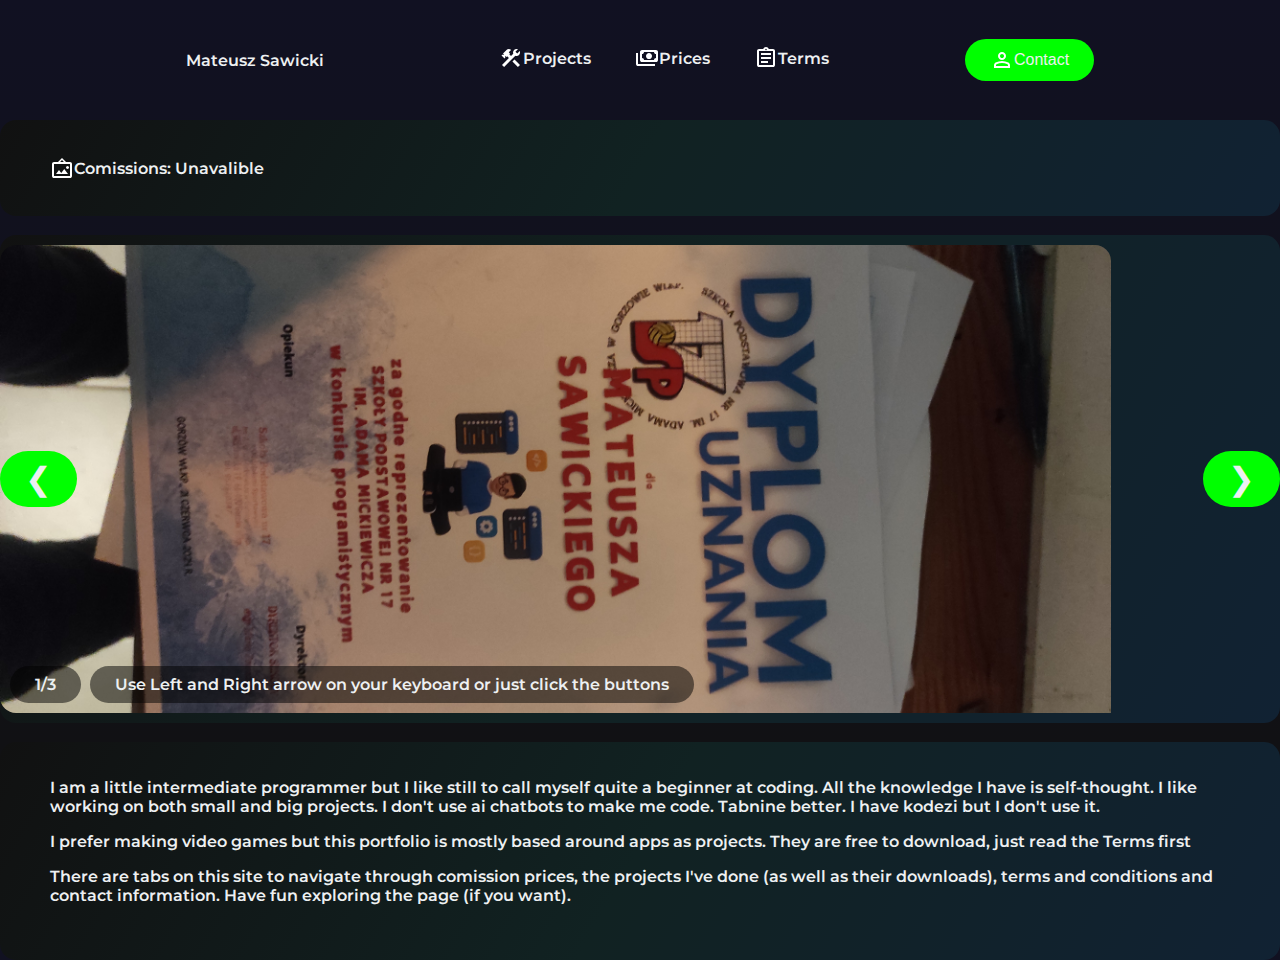
==== index.html @ ffdc1622 "1.0.0 release commit" ====
<!DOCTYPE html>
<html lang="en">
  <head>
    <meta charset="utf-8">
    <meta http-equiv="X-UA-Compatible" content="IE=edge">
    <title>Portfolio - Mateusz Sawicki</title>
    <meta name="description" content="Just a portfolio showing of what I can do.">
    <meta name="viewport" content="width=device-width, initial-scale=1">
    <link rel="stylesheet" href="Style.css">
  </head>
  <body>
    <header>
      <div class="logo" title="This is just for the effects"><a href="#">Mateusz Sawicki</a></div>
      <nav>
        <ul class="nav_links">
          <li title="You should probably click this"><a href="Projects.html"><svg xmlns="http://www.w3.org/2000/svg" height="24px" viewBox="0 -960 960 960" width="24px" fill="undefined"><path d="M756-120 537-339l84-84 219 219-84 84Zm-552 0-84-84 276-276-68-68-28 28-51-51v82l-28 28-121-121 28-28h82l-50-50 142-142q20-20 43-29t47-9q24 0 47 9t43 29l-92 92 50 50-28 28 68 68 90-90q-4-11-6.5-23t-2.5-24q0-59 40.5-99.5T701-841q15 0 28.5 3t27.5 9l-99 99 72 72 99-99q7 14 9.5 27.5T841-701q0 59-40.5 99.5T701-561q-12 0-24-2t-23-7L204-120Z"/></svg> Projects</a></li>
          <li title="You should definetly click this"><a href="Prices.html"><svg xmlns="http://www.w3.org/2000/svg" height="24px" viewBox="0 -960 960 960" width="24px" fill="undefined"><path d="M560-440q-50 0-85-35t-35-85q0-50 35-85t85-35q50 0 85 35t35 85q0 50-35 85t-85 35ZM280-320q-33 0-56.5-23.5T200-400v-320q0-33 23.5-56.5T280-800h560q33 0 56.5 23.5T920-720v320q0 33-23.5 56.5T840-320H280Zm80-80h400q0-33 23.5-56.5T840-480v-160q-33 0-56.5-23.5T760-720H360q0 33-23.5 56.5T280-640v160q33 0 56.5 23.5T360-400Zm440 240H120q-33 0-56.5-23.5T40-240v-440h80v440h680v80ZM280-400v-320 320Z"/></svg> Prices</a></li>
          <li title="You probably won't read this even if it's important"><a href="Tos.html"><svg xmlns="http://www.w3.org/2000/svg" height="24px" viewBox="0 -960 960 960" width="24px" fill="undefined"><path d="M200-120q-33 0-56.5-23.5T120-200v-560q0-33 23.5-56.5T200-840h168q13-36 43.5-58t68.5-22q38 0 68.5 22t43.5 58h168q33 0 56.5 23.5T840-760v560q0 33-23.5 56.5T760-120H200Zm0-80h560v-560H200v560Zm80-80h280v-80H280v80Zm0-160h400v-80H280v80Zm0-160h400v-80H280v80Zm200-190q13 0 21.5-8.5T510-820q0-13-8.5-21.5T480-850q-13 0-21.5 8.5T450-820q0 13 8.5 21.5T480-790ZM200-200v-560 560Z"/></svg> Terms</a></li>
        </ul>
      </nav>
      <a href="#" class="cta" title="Contact list yay"><button onclick="contactpopup()">
        <svg xmlns="http://www.w3.org/2000/svg" height="24px" viewBox="0 -960 960 960" width="24px" fill="undefined"><path d="M480-480q-66 0-113-47t-47-113q0-66 47-113t113-47q66 0 113 47t47 113q0 66-47 113t-113 47ZM160-160v-112q0-34 17.5-62.5T224-378q62-31 126-46.5T480-440q66 0 130 15.5T736-378q29 15 46.5 43.5T800-272v112H160Zm80-80h480v-32q0-11-5.5-20T700-306q-54-27-109-40.5T480-360q-56 0-111 13.5T260-306q-9 5-14.5 14t-5.5 20v32Zm240-320q33 0 56.5-23.5T560-640q0-33-23.5-56.5T480-720q-33 0-56.5 23.5T400-640q0 33 23.5 56.5T480-560Zm0-80Zm0 400Z"/></svg> Contact</button></a>
    </header>
    <div class="articlea">
      <p><svg xmlns="http://www.w3.org/2000/svg" height="24px" viewBox="0 -960 960 960" width="24px" fill="undefined"><path d="M160-80q-33 0-56.5-23.5T80-160v-480q0-33 23.5-56.5T160-720h160l160-160 160 160h160q33 0 56.5 23.5T880-640v480q0 33-23.5 56.5T800-80H160Zm0-80h640v-480H160v480Zm80-80h480L570-440 450-280l-90-120-120 160Zm460-200q25 0 42.5-17.5T760-500q0-25-17.5-42.5T700-560q-25 0-42.5 17.5T640-500q0 25 17.5 42.5T700-440ZM404-720h152l-76-76-76 76ZM160-160v-480 480Z"/></svg>Comissions: Unavalible</p>
    </div><br>
    <div class="slidercontainer">
      <div class="slider">
        <div class="slides">
          <img src="img/dyplom.jpg" alt="Points to middle school from a contest">
          <img src="img/dyplomkonkursowy.jpg" alt="A Document from the same contest">
          <img src="img/zaswiadczenie.jpg" alt="A Document stating that I got to the last part of the contest">
        </div>
        <button class="prevs" onclick="prevSlide()" title="Next Image">&#10094</button>
        <button class="nexts" onclick="nextSlide()" titke="Previous Image">&#10095</button>
        <span id="sdisplay">1/3</span>
        <span id="sdisplaytip">Use Left and Right arrow on your keyboard or just click the buttons</span>
      </div>
    </div><br>
    <div class="articlea">
      <p>I am a little intermediate programmer but I like still to call myself quite a beginner at coding. All the knowledge I have is self-thought. I like working on both small and big projects. I don't use ai chatbots to make me code. Tabnine better. I have kodezi but I don't use it.</p>
      <p>I prefer making video games but this portfolio is mostly based around apps as projects. They are free to download, just read the Terms first</p>
      <p>There are tabs on this site to navigate through comission prices, the projects I've done (as well as their downloads), terms and conditions and contact information. Have fun exploring the page (if you want).</p><br>
    </div>
    <dialog id="contactdialog">
      <h2>Contact</h2>
      <div class="socials-container">
        <a href="#"><svg xmlns="http://www.w3.org/2000/svg" height="24px" viewBox="0 -960 960 960" width="24px" fill="undefined"><path d="M560-520h280v-200H560v200Zm140-50-100-70v-40l100 70 100-70v40l-100 70ZM80-120q-33 0-56.5-23.5T0-200v-560q0-33 23.5-56.5T80-840h800q33 0 56.5 23.5T960-760v560q0 33-23.5 56.5T880-120H80Zm556-80h244v-560H80v560h4q42-75 116-117.5T360-360q86 0 160 42.5T636-200ZM360-400q50 0 85-35t35-85q0-50-35-85t-85-35q-50 0-85 35t-35 85q0 50 35 85t85 35ZM182-200h356q-34-38-80.5-59T360-280q-51 0-97 21t-81 59Zm178-280q-17 0-28.5-11.5T320-520q0-17 11.5-28.5T360-560q17 0 28.5 11.5T400-520q0 17-11.5 28.5T360-480Zm120 0Z"/></svg></a>
        <a href="#"><svg role="img" viewBox="0 0 24 24" xmlns="http://www.w3.org/2000/svg"><title>Discord</title><path d="M20.317 4.3698a19.7913 19.7913 0 00-4.8851-1.5152.0741.0741 0 00-.0785.0371c-.211.3753-.4447.8648-.6083 1.2495-1.8447-.2762-3.68-.2762-5.4868 0-.1636-.3933-.4058-.8742-.6177-1.2495a.077.077 0 00-.0785-.037 19.7363 19.7363 0 00-4.8852 1.515.0699.0699 0 00-.0321.0277C.5334 9.0458-.319 13.5799.0992 18.0578a.0824.0824 0 00.0312.0561c2.0528 1.5076 4.0413 2.4228 5.9929 3.0294a.0777.0777 0 00.0842-.0276c.4616-.6304.8731-1.2952 1.226-1.9942a.076.076 0 00-.0416-.1057c-.6528-.2476-1.2743-.5495-1.8722-.8923a.077.077 0 01-.0076-.1277c.1258-.0943.2517-.1923.3718-.2914a.0743.0743 0 01.0776-.0105c3.9278 1.7933 8.18 1.7933 12.0614 0a.0739.0739 0 01.0785.0095c.1202.099.246.1981.3728.2924a.077.077 0 01-.0066.1276 12.2986 12.2986 0 01-1.873.8914.0766.0766 0 00-.0407.1067c.3604.698.7719 1.3628 1.225 1.9932a.076.076 0 00.0842.0286c1.961-.6067 3.9495-1.5219 6.0023-3.0294a.077.077 0 00.0313-.0552c.5004-5.177-.8382-9.6739-3.5485-13.6604a.061.061 0 00-.0312-.0286zM8.02 15.3312c-1.1825 0-2.1569-1.0857-2.1569-2.419 0-1.3332.9555-2.4189 2.157-2.4189 1.2108 0 2.1757 1.0952 2.1568 2.419 0 1.3332-.9555 2.4189-2.1569 2.4189zm7.9748 0c-1.1825 0-2.1569-1.0857-2.1569-2.419 0-1.3332.9554-2.4189 2.1569-2.4189 1.2108 0 2.1757 1.0952 2.1568 2.419 0 1.3332-.946 2.4189-2.1568 2.4189Z"/></svg></a>
        <a href="#"><svg role="img" viewBox="0 0 24 24" xmlns="http://www.w3.org/2000/svg"><title>X</title><path d="M18.901 1.153h3.68l-8.04 9.19L24 22.846h-7.406l-5.8-7.584-6.638 7.584H.474l8.6-9.83L0 1.154h7.594l5.243 6.932ZM17.61 20.644h2.039L6.486 3.24H4.298Z"/></svg></a>
      </div>
      <button onclick="closeContactPopup()">Close</button>
    </dialog>
    <script src="Script.js" async defer></script>
  </body>
</html>
---- Style.css ----
@import url('https://fonts.googleapis.com/css2?family=Jaro:opsz@6..72&family=Montserrat:ital,wght@0,100..900;1,100..900&family=Source+Code+Pro:ital,wght@0,200..900;1,200..900&display=swap');

body{
  background: linear-gradient(#112, #111);
  font-family: 'Montserrat', sans-serif, Arial;
  font-weight: 600;
  color: #edf0f1;
  box-sizing: border-box;
  margin: 0;
  padding: 0;
  height: 100vh;
}

li, a, button{
  font-size: 16px;
  text-decoration: none;
  color: #edf0f1;
}

header{
  display: flex;
  justify-content: space-around;
  align-items: center;
  padding: 30px 10%;
}

img{
  border-radius: 1rem;
}

.logo{
  cursor: pointer;
  transition: all .5s ease-out 0s;
}

.logo:hover{
  font-size: 17px;
}

.nav_links{
  list-style: none;
  transition: all .5s ease-out 0s;
}

.nav_links li{
  display: inline-block;
  padding: 0px 20px;
  transition: all .5s ease-out 0s;
}

.nav_links li a{
  transition: color .5s ease-in-out 0s;
  display: flex;
  justify-content: center;
  align-items: center;
}

.nav_links li a:hover{
  color: #999;
  font-size: 17px;
}

.nav_links li a svg{
  fill: white;
}

button{
  padding: 9px 25px;
  background-color: #00FF00;
  border: none;
  border-radius: 5rem;
  cursor: pointer;
  transition: all .5s ease-out 0s;
  display: flex;
  justify-content: center;
  align-items: center;
}

button:hover{
  background-color: #00e000;
  padding: 10px 26px;
}

button svg{
  fill: white;
}

.articlea{
  justify-content: center;
  padding: 20px 0;
  background: linear-gradient(120deg, #111, #122, #123);
  border-radius: 1rem;
  transition: all .5s ease-out 0s;
}

.articlea a{
  margin-inline: 50px;
}

.articlea p{
  margin-inline: 50px;
  display: flex;
  align-items: center;
}

.articlea span{
  background-image: radial-gradient(#0b9b2fc1, #3c8f50c1, #86b892c1);
  background-clip: text;
  color: transparent;
  transition: all .5s ease-out 0s;
}

.articlea span:hover{
  color: #0ebd3a;
}

.articlea p svg{
  fill: white;
}

.articleb{
  justify-content: center;
  padding: 20px 0;
  background: linear-gradient(120deg, #111, rgb(27, 34, 17), rgb(51, 35, 17));
  border-radius: 1rem;
  transition: all .5s ease-out 0s;
}

.articleb a{
  margin-inline: 50px;
}

.articleb p{
  margin-inline: 50px;
}

.articleb span{
  background-image: radial-gradient(#9b0b0bc1, #8f3c3cc1, #b88686c1);
  background-clip: text;
  color: transparent;
  transition: all .5s ease-out 0s;
}

.articleb span:hover{
  color: #0ebd3a;
}

.articleb p svg{
  fill: white;
}

.selected{
  font-weight: bolder;
}

hr{
  color: white;
}

dialog{
  border: none;
  border-radius: 25px;
  padding-left: 100px;
  padding-right: 100px;
  padding-top: 150px;
  background: linear-gradient(120deg, #111111, rgb(17, 34, 21), rgb(17, 51, 20));
  transition: all .5s ease-out 0s;
}

dialog::backdrop{
  background-color: rgba(0, 50, 0, 0.5);
}

dialog h2{
  position: absolute;
  top: 5%;
  left: 32%;
  color: white;
}

.socials-container{
  display: flex;
  gap: 20px;
  position: absolute;
  top: 30%;
  left: 19%;
}

.socials-container a{
  padding: 1em;
  height: 48px;
  width: 48px;
  box-sizing: border-box;
  flex-shrink: 0;
  display: grid;
  place-items: center;
}

.socials-container a svg{
  fill: white;
  height: 24px;
  justify-content: center;
  align-items: center;
  transition: all 200ms ease 0s;
}

.socials-container a svg:hover{
  height: 32px;
}

.mediumimg{
  height: 300px;
}

.slidercontainer{
  justify-content: center;
  padding: 10px 0;
  background: linear-gradient(120deg, #111, #122, #123);
  border-radius: 1rem;
  transition: all .5s ease-out 0s;
}

.slider{
  position: relative;
  min-width:90vh;
  height: 52vh;
  margin: auto;
  overflow: hidden;
  border-radius: 1rem;
}

.slider img{
  max-width: 100%;
  height: 500px;
  display: none;
}

img.displaySlide{
  display: block;
  animation-name: fade;
  animation-duration: 1.5s;
}

.slider button{
  position: absolute;
  top: 50%;
  transform: translateY(-50%);
  font-size: 2rem;
  cursor: pointer;
  transition: all 200ms ease 0s;
}

.slider button:hover{
  padding: 50px 25px;
}

.slider span{
  position: absolute;
  background-color: rgba(0, 0, 0, 0.5);
  padding: 9px 25px;
  border-radius: 2rem;
  left: 10px;
  bottom: 10px;
  transition: all 0.5s ease 0s;
  animation-name: fade;
  animation-duration: .5s;
}

#sdisplaytip{
  position: absolute;
  background-color: rgba(0, 0, 0, 0.5);
  padding: 9px 25px;
  border-radius: 2rem;
  left: 90px;
  bottom: 10px;
  transition: all 0.5s ease 0s;
}

.prevs{
  left: 0;
}

.nexts{
  right: 0;
}

.tabs_container{
  margin-bottom: 50px;
}

.tabs{
  display: flex;
  flex-wrap: wrap;
}

.tabs__label{
  padding: 10px 16px;
  cursor: pointer;
}

.tabs__radio{
  display: none;
}

.tabs__radio:checked+.tabs__label{
  font-weight: bold;
  color:rgb(32, 79, 43);
  border-bottom: 2px solid rgb(32, 79, 43);
  border-radius: 1rem;
}

.tabs__radio:checked+.tabs__label+.tabs__content{
  display: initial;
}

.tabs__content{
  order: 1;
  width: 100%;
  line-height: 1.5;
  font-size: .9rem;
  display: none;
  margin-top: 20px;
}

@keyframes fade{
  from {opacity: .5}
  to {opacity: 1}
}
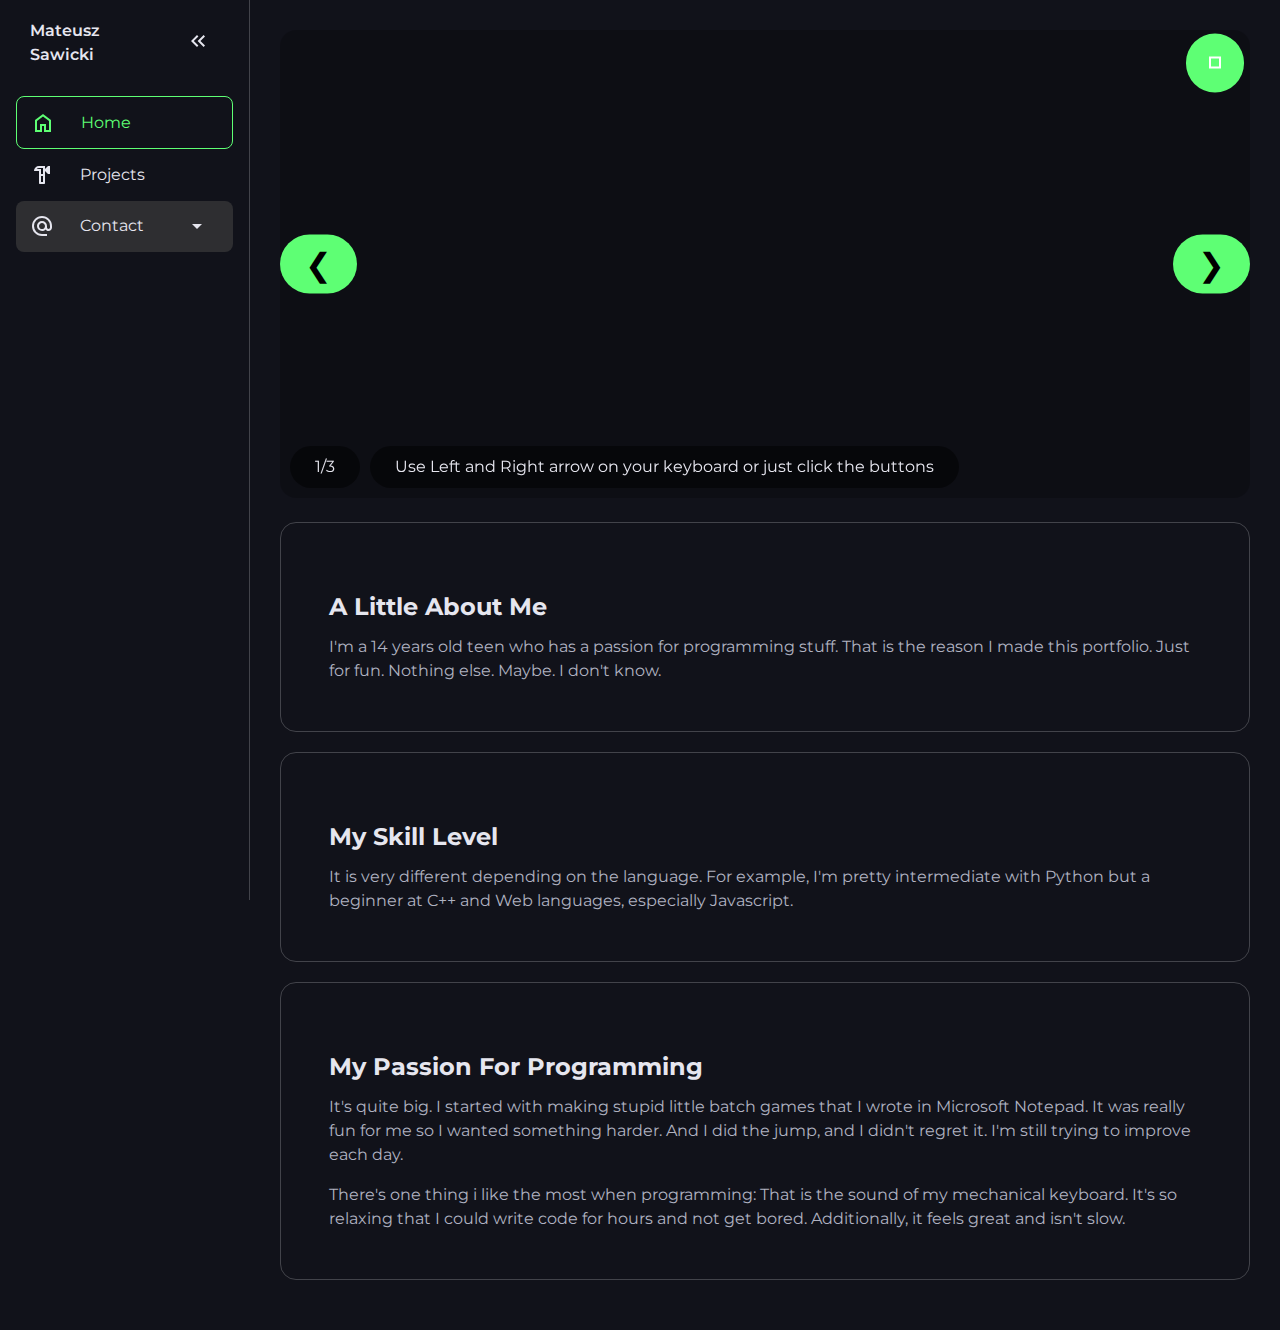
==== commit 43e29f23: "Pre 2.0.0 version" ====
--- a/index.html
+++ b/index.html
@@ -1,56 +1,82 @@
 <!DOCTYPE html>
 <html lang="en">
-  <head>
-    <meta charset="utf-8">
-    <meta http-equiv="X-UA-Compatible" content="IE=edge">
-    <title>Portfolio - Mateusz Sawicki</title>
-    <meta name="description" content="Just a portfolio showing of what I can do.">
-    <meta name="viewport" content="width=device-width, initial-scale=1">
-    <link rel="stylesheet" href="Style.css">
-  </head>
-  <body>
-    <header>
-      <div class="logo" title="This is just for the effects"><a href="#">Mateusz Sawicki</a></div>
-      <nav>
-        <ul class="nav_links">
-          <li title="You should probably click this"><a href="Projects.html"><svg xmlns="http://www.w3.org/2000/svg" height="24px" viewBox="0 -960 960 960" width="24px" fill="undefined"><path d="M756-120 537-339l84-84 219 219-84 84Zm-552 0-84-84 276-276-68-68-28 28-51-51v82l-28 28-121-121 28-28h82l-50-50 142-142q20-20 43-29t47-9q24 0 47 9t43 29l-92 92 50 50-28 28 68 68 90-90q-4-11-6.5-23t-2.5-24q0-59 40.5-99.5T701-841q15 0 28.5 3t27.5 9l-99 99 72 72 99-99q7 14 9.5 27.5T841-701q0 59-40.5 99.5T701-561q-12 0-24-2t-23-7L204-120Z"/></svg> Projects</a></li>
-          <li title="You should definetly click this"><a href="Prices.html"><svg xmlns="http://www.w3.org/2000/svg" height="24px" viewBox="0 -960 960 960" width="24px" fill="undefined"><path d="M560-440q-50 0-85-35t-35-85q0-50 35-85t85-35q50 0 85 35t35 85q0 50-35 85t-85 35ZM280-320q-33 0-56.5-23.5T200-400v-320q0-33 23.5-56.5T280-800h560q33 0 56.5 23.5T920-720v320q0 33-23.5 56.5T840-320H280Zm80-80h400q0-33 23.5-56.5T840-480v-160q-33 0-56.5-23.5T760-720H360q0 33-23.5 56.5T280-640v160q33 0 56.5 23.5T360-400Zm440 240H120q-33 0-56.5-23.5T40-240v-440h80v440h680v80ZM280-400v-320 320Z"/></svg> Prices</a></li>
-          <li title="You probably won't read this even if it's important"><a href="Tos.html"><svg xmlns="http://www.w3.org/2000/svg" height="24px" viewBox="0 -960 960 960" width="24px" fill="undefined"><path d="M200-120q-33 0-56.5-23.5T120-200v-560q0-33 23.5-56.5T200-840h168q13-36 43.5-58t68.5-22q38 0 68.5 22t43.5 58h168q33 0 56.5 23.5T840-760v560q0 33-23.5 56.5T760-120H200Zm0-80h560v-560H200v560Zm80-80h280v-80H280v80Zm0-160h400v-80H280v80Zm0-160h400v-80H280v80Zm200-190q13 0 21.5-8.5T510-820q0-13-8.5-21.5T480-850q-13 0-21.5 8.5T450-820q0 13 8.5 21.5T480-790ZM200-200v-560 560Z"/></svg> Terms</a></li>
-        </ul>
-      </nav>
-      <a href="#" class="cta" title="Contact list yay"><button onclick="contactpopup()">
-        <svg xmlns="http://www.w3.org/2000/svg" height="24px" viewBox="0 -960 960 960" width="24px" fill="undefined"><path d="M480-480q-66 0-113-47t-47-113q0-66 47-113t113-47q66 0 113 47t47 113q0 66-47 113t-113 47ZM160-160v-112q0-34 17.5-62.5T224-378q62-31 126-46.5T480-440q66 0 130 15.5T736-378q29 15 46.5 43.5T800-272v112H160Zm80-80h480v-32q0-11-5.5-20T700-306q-54-27-109-40.5T480-360q-56 0-111 13.5T260-306q-9 5-14.5 14t-5.5 20v32Zm240-320q33 0 56.5-23.5T560-640q0-33-23.5-56.5T480-720q-33 0-56.5 23.5T400-640q0 33 23.5 56.5T480-560Zm0-80Zm0 400Z"/></svg> Contact</button></a>
-    </header>
-    <div class="articlea">
-      <p><svg xmlns="http://www.w3.org/2000/svg" height="24px" viewBox="0 -960 960 960" width="24px" fill="undefined"><path d="M160-80q-33 0-56.5-23.5T80-160v-480q0-33 23.5-56.5T160-720h160l160-160 160 160h160q33 0 56.5 23.5T880-640v480q0 33-23.5 56.5T800-80H160Zm0-80h640v-480H160v480Zm80-80h480L570-440 450-280l-90-120-120 160Zm460-200q25 0 42.5-17.5T760-500q0-25-17.5-42.5T700-560q-25 0-42.5 17.5T640-500q0 25 17.5 42.5T700-440ZM404-720h152l-76-76-76 76ZM160-160v-480 480Z"/></svg>Comissions: Unavalible</p>
-    </div><br>
-    <div class="slidercontainer">
-      <div class="slider">
-        <div class="slides">
-          <img src="img/dyplom.jpg" alt="Points to middle school from a contest">
-          <img src="img/dyplomkonkursowy.jpg" alt="A Document from the same contest">
-          <img src="img/zaswiadczenie.jpg" alt="A Document stating that I got to the last part of the contest">
+<head>
+  <meta charset="UTF-8">
+  <meta name="viewport" content="width=device-width, initial-scale=1.0">
+  <title>View Portfolio Website - Mateusz Sawicki</title>
+  <link rel="stylesheet" href="Style.css">
+  <link rel="apple-touch-icon-precomposed" sizes="57x57" href="img/icon/apple-touch-icon-57x57.png" />
+  <link rel="apple-touch-icon-precomposed" sizes="114x114" href="img/icon/apple-touch-icon-114x114.png" />
+  <link rel="apple-touch-icon-precomposed" sizes="72x72" href="img/icon/apple-touch-icon-72x72.png" />
+  <link rel="apple-touch-icon-precomposed" sizes="144x144" href="img/icon/apple-touch-icon-144x144.png" />
+  <link rel="apple-touch-icon-precomposed" sizes="60x60" href="img/icon/apple-touch-icon-60x60.png" />
+  <link rel="apple-touch-icon-precomposed" sizes="120x120" href="img/icon/apple-touch-icon-120x120.png" />
+  <link rel="apple-touch-icon-precomposed" sizes="76x76" href="img/icon/apple-touch-icon-76x76.png" />
+  <link rel="apple-touch-icon-precomposed" sizes="152x152" href="img/icon/apple-touch-icon-152x152.png" />
+  <link rel="icon" type="image/png" href="img/icon/favicon-196x196.png" sizes="196x196" />
+  <link rel="icon" type="image/png" href="img/icon/favicon-96x96.png" sizes="96x96" />
+  <link rel="icon" type="image/png" href="img/icon/favicon-32x32.png" sizes="32x32" />
+  <link rel="icon" type="image/png" href="img/icon/favicon-16x16.png" sizes="16x16" />
+  <link rel="icon" type="image/png" href="img/icon/favicon-128.png" sizes="128x128" />
+  <meta name="application-name" content="&nbsp;"/>
+  <meta name="msapplication-TileColor" content="#FFFFFF" />
+  <meta name="msapplication-TileImage" content="img/icon/mstile-144x144.png" />
+  <meta name="msapplication-square70x70logo" content="img/icon/mstile-70x70.png" />
+  <meta name="msapplication-square150x150logo" content="img/icon/mstile-150x150.png" />
+  <meta name="msapplication-wide310x150logo" content="img/icon/mstile-310x150.png" />
+  <meta name="msapplication-square310x310logo" content="img/icon/mstile-310x310.png" />
+  <script src="script.js" defer></script>
+  <script src="jquery-3.7.1.min.js"></script>
+</head>
+<body>
+    <nav id="sidebar">
+      <ul>
+        <li>
+          <span class="logo">Mateusz Sawicki</span>
+          <button onclick="toggleSidebar()" id="toggle-btn"><svg xmlns="http://www.w3.org/2000/svg" height="24px" viewBox="0 -960 960 960" width="24px" fill="#FFF"><path d="M440-240 200-480l240-240 56 56-183 184 183 184-56 56Zm264 0L464-480l240-240 56 56-183 184 183 184-56 56Z"/></svg></button>
+        </li>
+        <li class="active"><a href="#"><svg xmlns="http://www.w3.org/2000/svg" height="24px" viewBox="0 -960 960 960" width="24px" fill="#FFF"><path d="M240-200h120v-240h240v240h120v-360L480-740 240-560v360Zm-80 80v-480l320-240 320 240v480H520v-240h-80v240H160Zm320-350Z"/></svg><span>Home</span></a></li>
+        <li><a href="Projects/Index.html"><svg xmlns="http://www.w3.org/2000/svg" height="24px" viewBox="0 -960 960 960" width="24px" fill="#FFF"><path d="M400-120q-17 0-28.5-11.5T360-160v-480H160q0-83 58.5-141.5T360-840h240v120l120-120h80v320h-80L600-640v480q0 17-11.5 28.5T560-120H400Zm40-80h80v-240h-80v240Zm0-320h80v-240H360q-26 0-49 10.5T271-720h169v200Zm40 40Z"/></svg><span>Projects</span></a></li>
+        <li>
+          <button onclick="toggleSubMenu(this)" class="dropdown-btn special"><svg xmlns="http://www.w3.org/2000/svg" height="24px" viewBox="0 -960 960 960" width="24px" fill="#40e0d0"><path d="M480-80q-83 0-156-31.5T197-197q-54-54-85.5-127T80-480q0-83 31.5-156T197-763q54-54 127-85.5T480-880q83 0 156 31.5T763-763q54 54 85.5 127T880-480v58q0 59-40.5 100.5T740-280q-35 0-66-15t-52-43q-29 29-65.5 43.5T480-280q-83 0-141.5-58.5T280-480q0-83 58.5-141.5T480-680q83 0 141.5 58.5T680-480v58q0 26 17 44t43 18q26 0 43-18t17-44v-58q0-134-93-227t-227-93q-134 0-227 93t-93 227q0 134 93 227t227 93h200v80H480Zm0-280q50 0 85-35t35-85q0-50-35-85t-85-35q-50 0-85 35t-35 85q0 50 35 85t85 35Z"/></svg><span>Contact</span><svg xmlns="http://www.w3.org/2000/svg" height="24px" viewBox="0 -960 960 960" width="24px" fill="#FFF"><path d="M480-360 280-560h400L480-360Z"/></svg></button>
+          <ul class="sub-menu">
+            <div>
+              <li><a href="#">Discord</a></li>
+              <li><a href="#">Email</a></li>
+            </div>
+          </ul>
+        </li>
+      </ul>
+    </nav>
+    <main>
+      <div class="slidercontainer">
+        <div class="slider">
+          <div class="slides">
+            <img src="img/dyplom.jpg" alt="Points to middle school from a contest">
+            <img src="img/dyplomkonkursowy.jpg" alt="A Document from the same contest">
+            <img src="img/zaswiadczenie.jpg" alt="A Document stating that I got to the last part of the contest">
+          </div>
+          <button class="prevs" onclick="prevSlide()" title="Next Image">&#10094</button>
+          <button class="nexts" onclick="nextSlide()" titke="Previous Image">&#10095</button>
+          <span id="sdisplay">1/3</span>
+          <span id="sdisplaytip">Use Left and Right arrow on your keyboard or just click the buttons</span>
         </div>
-        <button class="prevs" onclick="prevSlide()" title="Next Image">&#10094</button>
-        <button class="nexts" onclick="nextSlide()" titke="Previous Image">&#10095</button>
-        <span id="sdisplay">1/3</span>
-        <span id="sdisplaytip">Use Left and Right arrow on your keyboard or just click the buttons</span>
+        <button id="1" class="sdisplaytoggle" onclick="toggleAutoSlide()"><svg xmlns="http://www.w3.org/2000/svg" height="24px" viewBox="0 -960 960 960" width="24px" fill="#fff"><path d="M320-200v-560l440 280-440 280Zm80-280Zm0 134 210-134-210-134v268Z"/></svg></button>
+        <button id="2" class="sdisplaytoggle sshow" onclick="toggleAutoSlide()"><svg xmlns="http://www.w3.org/2000/svg" height="24px" viewBox="0 -960 960 960" width="24px" fill="#fff"><path d="M320-640v320-320Zm-80 400v-480h480v480H240Zm80-80h320v-320H320v320Z"/></svg></button>
+      </div><br>
+      <div class="container">
+        <h2>A Little About Me</h2>
+        <p>I'm a 14 years old teen who has a passion for programming stuff. That is the reason I made this portfolio. Just for fun. Nothing else. Maybe. I don't know.</p>
       </div>
-    </div><br>
-    <div class="articlea">
-      <p>I am a little intermediate programmer but I like still to call myself quite a beginner at coding. All the knowledge I have is self-thought. I like working on both small and big projects. I don't use ai chatbots to make me code. Tabnine better. I have kodezi but I don't use it.</p>
-      <p>I prefer making video games but this portfolio is mostly based around apps as projects. They are free to download, just read the Terms first</p>
-      <p>There are tabs on this site to navigate through comission prices, the projects I've done (as well as their downloads), terms and conditions and contact information. Have fun exploring the page (if you want).</p><br>
-    </div>
-    <dialog id="contactdialog">
-      <h2>Contact</h2>
-      <div class="socials-container">
-        <a href="#"><svg xmlns="http://www.w3.org/2000/svg" height="24px" viewBox="0 -960 960 960" width="24px" fill="undefined"><path d="M560-520h280v-200H560v200Zm140-50-100-70v-40l100 70 100-70v40l-100 70ZM80-120q-33 0-56.5-23.5T0-200v-560q0-33 23.5-56.5T80-840h800q33 0 56.5 23.5T960-760v560q0 33-23.5 56.5T880-120H80Zm556-80h244v-560H80v560h4q42-75 116-117.5T360-360q86 0 160 42.5T636-200ZM360-400q50 0 85-35t35-85q0-50-35-85t-85-35q-50 0-85 35t-35 85q0 50 35 85t85 35ZM182-200h356q-34-38-80.5-59T360-280q-51 0-97 21t-81 59Zm178-280q-17 0-28.5-11.5T320-520q0-17 11.5-28.5T360-560q17 0 28.5 11.5T400-520q0 17-11.5 28.5T360-480Zm120 0Z"/></svg></a>
-        <a href="#"><svg role="img" viewBox="0 0 24 24" xmlns="http://www.w3.org/2000/svg"><title>Discord</title><path d="M20.317 4.3698a19.7913 19.7913 0 00-4.8851-1.5152.0741.0741 0 00-.0785.0371c-.211.3753-.4447.8648-.6083 1.2495-1.8447-.2762-3.68-.2762-5.4868 0-.1636-.3933-.4058-.8742-.6177-1.2495a.077.077 0 00-.0785-.037 19.7363 19.7363 0 00-4.8852 1.515.0699.0699 0 00-.0321.0277C.5334 9.0458-.319 13.5799.0992 18.0578a.0824.0824 0 00.0312.0561c2.0528 1.5076 4.0413 2.4228 5.9929 3.0294a.0777.0777 0 00.0842-.0276c.4616-.6304.8731-1.2952 1.226-1.9942a.076.076 0 00-.0416-.1057c-.6528-.2476-1.2743-.5495-1.8722-.8923a.077.077 0 01-.0076-.1277c.1258-.0943.2517-.1923.3718-.2914a.0743.0743 0 01.0776-.0105c3.9278 1.7933 8.18 1.7933 12.0614 0a.0739.0739 0 01.0785.0095c.1202.099.246.1981.3728.2924a.077.077 0 01-.0066.1276 12.2986 12.2986 0 01-1.873.8914.0766.0766 0 00-.0407.1067c.3604.698.7719 1.3628 1.225 1.9932a.076.076 0 00.0842.0286c1.961-.6067 3.9495-1.5219 6.0023-3.0294a.077.077 0 00.0313-.0552c.5004-5.177-.8382-9.6739-3.5485-13.6604a.061.061 0 00-.0312-.0286zM8.02 15.3312c-1.1825 0-2.1569-1.0857-2.1569-2.419 0-1.3332.9555-2.4189 2.157-2.4189 1.2108 0 2.1757 1.0952 2.1568 2.419 0 1.3332-.9555 2.4189-2.1569 2.4189zm7.9748 0c-1.1825 0-2.1569-1.0857-2.1569-2.419 0-1.3332.9554-2.4189 2.1569-2.4189 1.2108 0 2.1757 1.0952 2.1568 2.419 0 1.3332-.946 2.4189-2.1568 2.4189Z"/></svg></a>
-        <a href="#"><svg role="img" viewBox="0 0 24 24" xmlns="http://www.w3.org/2000/svg"><title>X</title><path d="M18.901 1.153h3.68l-8.04 9.19L24 22.846h-7.406l-5.8-7.584-6.638 7.584H.474l8.6-9.83L0 1.154h7.594l5.243 6.932ZM17.61 20.644h2.039L6.486 3.24H4.298Z"/></svg></a>
+      <div class="container">
+        <h2>My Skill Level</h2>
+        <p>It is very different depending on the language. For example, I'm pretty intermediate with Python but a beginner at C++ and Web languages, especially Javascript.</p>
       </div>
-      <button onclick="closeContactPopup()">Close</button>
-    </dialog>
-    <script src="Script.js" async defer></script>
-  </body>
-</html>
+      <div class="container">
+        <h2>My Passion For Programming</h2>
+        <p>It's quite big. I started with making stupid little batch games that I wrote in Microsoft Notepad. It was really fun for me so I wanted something harder. And I did the jump, and I didn't regret it. I'm still trying to improve each day.</p>
+        <p>There's one thing i like the most when programming: That is the sound of my mechanical keyboard. It's so relaxing that I could write code for hours and not get bored. Additionally, it feels great and isn't slow.</p>
+      </div>
+    </main>
+</body>
+</html>--- a/Style.css
+++ b/Style.css
@@ -1,237 +1,229 @@
 @import url('https://fonts.googleapis.com/css2?family=Jaro:opsz@6..72&family=Montserrat:ital,wght@0,100..900;1,100..900&family=Source+Code+Pro:ital,wght@0,200..900;1,200..900&display=swap');
 
-body{
-  background: linear-gradient(#112, #111);
-  font-family: 'Montserrat', sans-serif, Arial;
-  font-weight: 600;
-  color: #edf0f1;
-  box-sizing: border-box;
+:root{
+  --base: #11121a;
+  --line: #42434a;
+  --hover: #222533;
+  --text: #e6e6ef;
+  --accent: #5eff74;
+  --darker--accent: #60ca6e;
+  --secondary--accent: #3c583e;
+  --secondary-txt: #b0b3c1;
+  --special-tab: #2e2e31;
+}
+
+*{
   margin: 0;
   padding: 0;
+  text-wrap:pretty;
+}
+
+html{
+  font-family: 'montserrat', sans-serif;
+  line-height: 1.5rem;
+  user-select: none;
+}
+
+body{
+  min-height: 100vh;
+  min-height: 100dvh;
+  background-color: var(--base);
+  color: var(--text);
+  display: grid;
+  grid-template-columns: auto 1fr;
+}
+
+button{
+  font-family: 'montserrat', sans-serif;
+}
+
+#sidebar{
+  box-sizing: border-box;
   height: 100vh;
-}
-
-li, a, button{
-  font-size: 16px;
+  width: 250px;
+  padding: 5px 1em;
+  background-color: var(--base);
+  border-right: 1px solid var(--line);
+  position: sticky;
+  top: 0;
+  align-self: start;
+  transition: .5s ease-in-out;
+  overflow: hidden;
+  text-wrap: nowrap
+}
+
+#sidebar.close{
+  padding: 5px;
+  width: 69px;
+}
+
+#sidebar ul{
+  list-style: none;
+}
+
+#sidebar > ul > li:first-child{
+  display: flex;
+  justify-content: flex-end;
+  margin-bottom: 16px;
+  .logo{
+    font-weight: 600;
+  }
+}
+
+#sidebar ul, #sidebar li, #sidebar a{
+  transition: .3s ease;
+}
+
+#sidebar ul li.active a{
+  color: var(--accent);
+
+  svg{
+    fill: var(--accent);
+  }
+}
+
+#sidebar ul li.active a:hover{
+  background-color: var(--secondary--accent);
+}
+
+#sidebar svg{
+  flex-shrink: 0;
+  fill: var(--text);
+  padding-right: 10px;
+}
+
+#sidebar .sub-menu a{
+  padding-left: 2em;
+}
+
+#sidebar a:hover, #sidebar .dropdown-btn:hover{
+  background-color: var(--hover);
+}
+
+#sidebar a span, #sidebar .dropdown-btn span{
+  flex-grow: 1;
+}
+
+#sidebar a, #sidebar .dropdown-btn, #sidebar .logo{
+  border-radius: .5rem;
+  padding: .85em;
   text-decoration: none;
-  color: #edf0f1;
-}
-
-header{
-  display: flex;
-  justify-content: space-around;
+  color: var(--text);
+  display: flex;
   align-items: center;
-  padding: 30px 10%;
-}
-
-img{
+  gap: 1em;
+}
+
+#sidebar .sub-menu{
+  display: grid;
+  grid-template-rows: 0fr;
+  transition: .5s ease-in-out;
+
+  > div{
+    overflow: hidden;
+  }
+}
+
+#sidebar .sub-menu.show{
+  grid-template-rows: 1fr;
+}
+
+#toggle-btn{
+  margin-left: auto;
+  padding: 1em;
+  border: none;
+  border-radius: .5em;
+  background: none;
+  cursor: pointer;
+
+  svg{
+    transition: rotate 150ms ease;
+  }
+}
+
+#toggle-btn:hover{
+  background-color: var(--hover);
+}
+
+main{
+  padding: min(30px, 7%);
+  animation-name: go-in;
+  animation-duration: 2s;
+}
+
+main p{
+  color: var(--secondary-txt);
+}
+
+.container{
+  border: 1px solid var(--line);
   border-radius: 1rem;
-}
-
-.logo{
+  margin-bottom: 20px;
+  padding: min(3rem, 15%);
+
+  h2, p {margin-top: 1em}
+}
+
+.container button{
+  background-color: var(--accent);
+  border: none;
+  border-radius: 3rem;
+  color: var(--text);
+  padding: .5rem 1rem;
+  display: flex;
+  align-items: center;
+  justify-content: center;
+  margin-left: .2rem;
+  font-family: 'montserrat', sans-serif;
+}
+
+.container button:hover{
+  background-color: var(--darker--accent);
+}
+
+.container button a{
+  text-decoration: none;
+  color: var(--text);
+}
+
+.pcont{
+  display: flex;
+  justify-content: center;
+}
+
+.dropdown-btn{
+  width: 100%;
+  text-align: left;
+  background: none;
+  border: none;
+  font: inherit;
   cursor: pointer;
-  transition: all .5s ease-out 0s;
-}
-
-.logo:hover{
-  font-size: 17px;
-}
-
-.nav_links{
-  list-style: none;
-  transition: all .5s ease-out 0s;
-}
-
-.nav_links li{
-  display: inline-block;
-  padding: 0px 20px;
-  transition: all .5s ease-out 0s;
-}
-
-.nav_links li a{
-  transition: color .5s ease-in-out 0s;
-  display: flex;
-  justify-content: center;
-  align-items: center;
-}
-
-.nav_links li a:hover{
-  color: #999;
-  font-size: 17px;
-}
-
-.nav_links li a svg{
-  fill: white;
-}
-
-button{
-  padding: 9px 25px;
-  background-color: #00FF00;
-  border: none;
-  border-radius: 5rem;
-  cursor: pointer;
-  transition: all .5s ease-out 0s;
-  display: flex;
-  justify-content: center;
-  align-items: center;
-}
-
-button:hover{
-  background-color: #00e000;
-  padding: 10px 26px;
-}
-
-button svg{
-  fill: white;
-}
-
-.articlea{
-  justify-content: center;
-  padding: 20px 0;
-  background: linear-gradient(120deg, #111, #122, #123);
-  border-radius: 1rem;
-  transition: all .5s ease-out 0s;
-}
-
-.articlea a{
-  margin-inline: 50px;
-}
-
-.articlea p{
-  margin-inline: 50px;
-  display: flex;
-  align-items: center;
-}
-
-.articlea span{
-  background-image: radial-gradient(#0b9b2fc1, #3c8f50c1, #86b892c1);
-  background-clip: text;
-  color: transparent;
-  transition: all .5s ease-out 0s;
-}
-
-.articlea span:hover{
-  color: #0ebd3a;
-}
-
-.articlea p svg{
-  fill: white;
-}
-
-.articleb{
-  justify-content: center;
-  padding: 20px 0;
-  background: linear-gradient(120deg, #111, rgb(27, 34, 17), rgb(51, 35, 17));
-  border-radius: 1rem;
-  transition: all .5s ease-out 0s;
-}
-
-.articleb a{
-  margin-inline: 50px;
-}
-
-.articleb p{
-  margin-inline: 50px;
-}
-
-.articleb span{
-  background-image: radial-gradient(#9b0b0bc1, #8f3c3cc1, #b88686c1);
-  background-clip: text;
-  color: transparent;
-  transition: all .5s ease-out 0s;
-}
-
-.articleb span:hover{
-  color: #0ebd3a;
-}
-
-.articleb p svg{
-  fill: white;
-}
-
-.selected{
-  font-weight: bolder;
-}
-
-hr{
-  color: white;
-}
-
-dialog{
-  border: none;
-  border-radius: 25px;
-  padding-left: 100px;
-  padding-right: 100px;
-  padding-top: 150px;
-  background: linear-gradient(120deg, #111111, rgb(17, 34, 21), rgb(17, 51, 20));
-  transition: all .5s ease-out 0s;
-}
-
-dialog::backdrop{
-  background-color: rgba(0, 50, 0, 0.5);
-}
-
-dialog h2{
-  position: absolute;
-  top: 5%;
-  left: 32%;
-  color: white;
-}
-
-.socials-container{
-  display: flex;
-  gap: 20px;
-  position: absolute;
-  top: 30%;
-  left: 19%;
-}
-
-.socials-container a{
-  padding: 1em;
-  height: 48px;
-  width: 48px;
-  box-sizing: border-box;
-  flex-shrink: 0;
-  display: grid;
-  place-items: center;
-}
-
-.socials-container a svg{
-  fill: white;
-  height: 24px;
-  justify-content: center;
-  align-items: center;
-  transition: all 200ms ease 0s;
-}
-
-.socials-container a svg:hover{
-  height: 32px;
-}
-
-.mediumimg{
-  height: 300px;
-}
-
-.slidercontainer{
-  justify-content: center;
-  padding: 10px 0;
-  background: linear-gradient(120deg, #111, #122, #123);
-  border-radius: 1rem;
-  transition: all .5s ease-out 0s;
+}
+
+.dropdown-btn svg{
+  transition: .5s ease;
+}
+
+.rotate svg:last-child{
+  rotate: 180deg;
 }
 
 .slider{
   position: relative;
-  min-width:90vh;
+  min-width:50vh;
   height: 52vh;
   margin: auto;
   overflow: hidden;
   border-radius: 1rem;
+  display: flex;
+  justify-content: center;
+  background-color: rgba(0, 0, 0, 0.2);
 }
 
 .slider img{
   max-width: 100%;
-  height: 500px;
+  max-height: 500px;
+  border-radius: 1rem;
   display: none;
 }
 
@@ -247,7 +239,11 @@
   transform: translateY(-50%);
   font-size: 2rem;
   cursor: pointer;
+  border: none;
+  background-color: var(--accent);
   transition: all 200ms ease 0s;
+  border-radius: 5rem;
+  padding: 10px 25px;
 }
 
 .slider button:hover{
@@ -284,45 +280,87 @@
   right: 0;
 }
 
-.tabs_container{
-  margin-bottom: 50px;
+.sdisplaytoggle{
+  position: absolute;
+  top: 7vh;
+  right: 4vh;
+  transform: translateY(-50%);
+  font-size: 2rem;
+  cursor: pointer;
+  border: none;
+  background-color: var(--accent);
+  transition: all 200ms ease 0s;
+  border-radius: 5rem;
+  padding: 10px 17px;
+  display: none;
+}
+
+.sdisplaytoggle:hover{
+  background-color: var(--darker--accent);
+  padding: 11px 18px;
+}
+
+.sshow{
+  display: block;
+}
+
+.special{
+  background-color: var(--special-tab);
+  border-radius: 1rem;
+}
+
+.active{
+  border: 1px solid var(--accent);
+  border-radius: .5rem;
+}
+
+.container li{
+  margin-left: 2.5rem;
+  margin-top: .5rem;
+}
+
+.projecttags{
+  font-size: medium;
+  margin-top: .5rem;
+  background-color: var(--accent);
+  border-radius: .5rem;
+  width:fit-content;
+  padding-left: .5rem;
+  padding-right: .5rem;
+}
+
+#upcomming, #all, #recent, #tou{
+  display: none;
 }
 
 .tabs{
   display: flex;
-  flex-wrap: wrap;
-}
-
-.tabs__label{
-  padding: 10px 16px;
-  cursor: pointer;
-}
-
-.tabs__radio{
-  display: none;
-}
-
-.tabs__radio:checked+.tabs__label{
-  font-weight: bold;
-  color:rgb(32, 79, 43);
-  border-bottom: 2px solid rgb(32, 79, 43);
-  border-radius: 1rem;
-}
-
-.tabs__radio:checked+.tabs__label+.tabs__content{
-  display: initial;
-}
-
-.tabs__content{
-  order: 1;
-  width: 100%;
-  line-height: 1.5;
-  font-size: .9rem;
-  display: none;
-  margin-top: 20px;
-}
-
-@keyframes fade{
-  from {opacity: .5}
-  to {opacity: 1}
+  justify-content: center;
+}
+
+.tablinks{
+  border: 2px solid var(--secondary-txt);
+  padding: 1rem;
+  border-radius:5rem;
+  margin: .5rem;
+  color: var(--text);
+  background-color: #11121a;
+}
+
+.activetab{
+  background-color: var(--secondary-txt);
+  color: #11121a
+}
+
+#tou h1{
+  margin: 2rem 0;
+}
+
+@keyframes go-in{
+  0%{
+    padding: 100%;
+  }
+  100%{
+    padding: min(30px, 7%);
+  }
 }